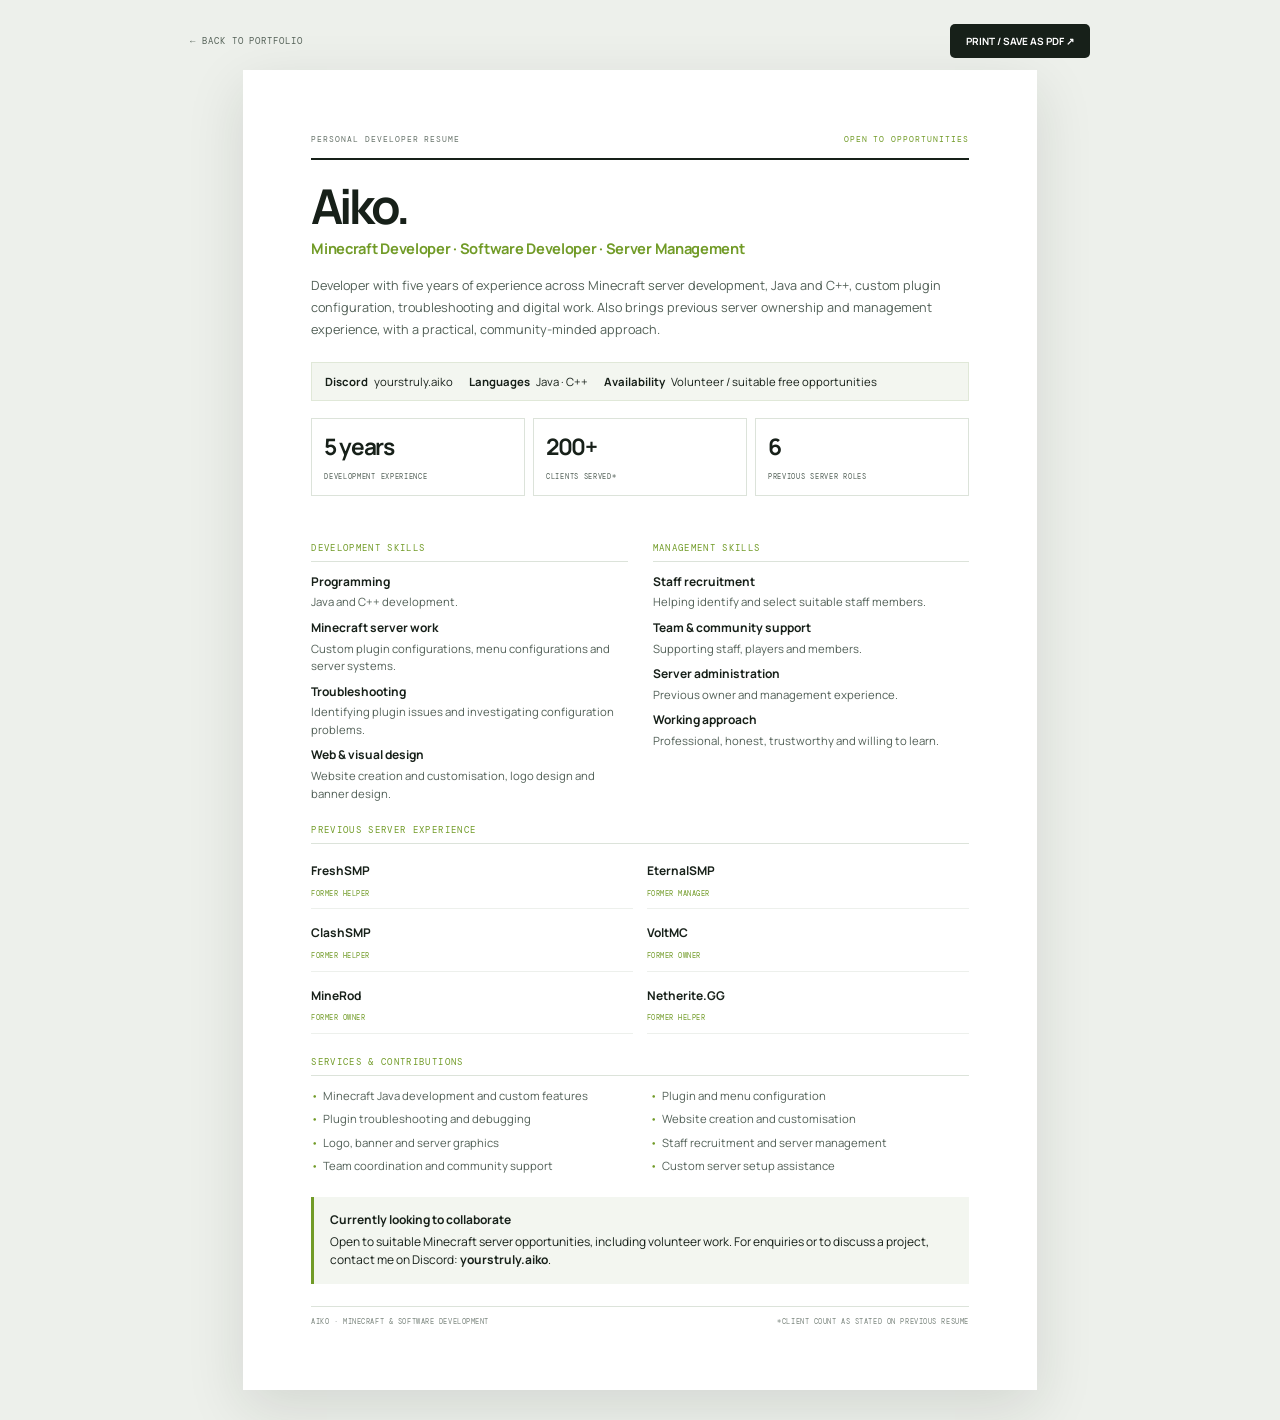
==== cv.html @ dcffd150 "Add files via upload" ====
<!doctype html>
<html lang="en">
<head>
  <meta charset="utf-8"><meta name="viewport" content="width=device-width,initial-scale=1">
  <meta name="description" content="Printable resume for Aiko, Minecraft and software developer.">
  <title>Aiko — Printable Developer CV</title>
  <link rel="icon" href="assets/favicon.svg" type="image/svg+xml">
  <link rel="preconnect" href="https://fonts.googleapis.com"><link rel="preconnect" href="https://fonts.gstatic.com" crossorigin>
  <link href="https://fonts.googleapis.com/css2?family=DM+Mono:wght@400;500&family=Manrope:wght@400;500;600;700;800&display=swap" rel="stylesheet">
  <style>
    :root{--ink:#172019;--muted:#526057;--line:#dce3da;--accent:#719b27;--paper:#fff}*{box-sizing:border-box}body{margin:0;background:#edf0eb;color:var(--ink);font:10pt/1.55 Manrope,Arial,sans-serif}.toolbar{max-width:900px;margin:24px auto 12px;display:flex;justify-content:space-between;align-items:center;color:#556258;font:9px 'DM Mono',monospace;letter-spacing:.1em}.toolbar a{color:inherit;text-decoration:none}.toolbar button{background:#172019;color:white;border:0;border-radius:5px;padding:10px 16px;font:700 10px Manrope;cursor:pointer}.page{width:210mm;min-height:297mm;margin:0 auto 30px;padding:17mm 18mm;background:var(--paper);box-shadow:0 18px 55px rgba(23,32,25,.12)}.topline{display:flex;justify-content:space-between;align-items:center;padding-bottom:14px;border-bottom:2px solid var(--ink);font:8px 'DM Mono',monospace;letter-spacing:.12em;color:#68746b}.availability{color:var(--accent)}h1{font-size:36pt;letter-spacing:-.08em;line-height:1;margin:22px 0 7px}.role{font-size:11pt;font-weight:700;color:var(--accent);letter-spacing:-.02em}.intro{max-width:650px;color:var(--muted);font-size:9.5pt;line-height:1.75;margin:15px 0 20px}.contact-strip{display:flex;align-items:center;gap:16px;flex-wrap:wrap;padding:10px 13px;background:#f3f6f0;border:1px solid #e0e8d8;font-size:8.5pt}.contact-strip strong{color:var(--ink)}.stats{display:grid;grid-template-columns:repeat(3,1fr);gap:8px;margin:17px 0 24px}.stat{border:1px solid var(--line);padding:10px 12px}.stat b{display:block;font-size:17pt;letter-spacing:-.06em}.stat span{font:7px 'DM Mono',monospace;letter-spacing:.1em;color:var(--muted)}.section{margin-top:22px}.section h2{font:9px 'DM Mono',monospace;letter-spacing:.15em;color:var(--accent);padding-bottom:7px;border-bottom:1px solid var(--line);margin:0 0 11px}.two-col{display:grid;grid-template-columns:1fr 1fr;gap:25px}.skills{display:grid;gap:8px}.skill-line{font-size:8.5pt;color:var(--muted)}.skill-line strong{color:var(--ink);display:block;font-size:9pt;margin-bottom:2px}.role-grid{display:grid;grid-template-columns:1fr 1fr;gap:8px 14px}.role-entry{padding:7px 0;border-bottom:1px solid #edf0ec}.role-entry b{display:block;font-size:9pt}.role-entry span{font:7px 'DM Mono',monospace;letter-spacing:.07em;color:var(--accent)}.service-list{display:grid;grid-template-columns:1fr 1fr;gap:6px 20px;margin:0;padding:0;list-style:none}.service-list li{font-size:8.5pt;color:var(--muted);padding-left:12px;position:relative}.service-list li::before{content:'•';position:absolute;left:0;color:var(--accent)}.closing{margin-top:22px;padding:14px 16px;background:#f3f6f0;border-left:3px solid var(--accent);font-size:9pt}.closing strong{display:block;margin-bottom:3px}.foot{display:flex;justify-content:space-between;margin-top:22px;padding-top:10px;border-top:1px solid var(--line);font:7px 'DM Mono',monospace;letter-spacing:.08em;color:#7b867e}
    @media(max-width:850px){.page{width:calc(100% - 24px);min-height:0;padding:28px 22px}.toolbar{margin:14px 12px}.two-col{gap:18px}}
    @media print{@page{size:A4;margin:0}body{background:#fff}.toolbar{display:none}.page{width:210mm;min-height:297mm;margin:0;box-shadow:none;padding:15mm 17mm;page-break-after:avoid}.section{break-inside:avoid}.role-entry,.stat{break-inside:avoid}}
  </style>
</head>
<body>
  <div class="toolbar"><a href="index.html">← BACK TO PORTFOLIO</a><button type="button" onclick="window.print()">PRINT / SAVE AS PDF ↗</button></div>
  <main class="page">
    <div class="topline"><span>PERSONAL DEVELOPER RESUME</span><span class="availability">OPEN TO OPPORTUNITIES</span></div>
    <h1>Aiko.</h1>
    <div class="role">Minecraft Developer · Software Developer · Server Management</div>
    <p class="intro">Developer with five years of experience across Minecraft server development, Java and C++, custom plugin configuration, troubleshooting and digital work. Also brings previous server ownership and management experience, with a practical, community-minded approach.</p>
    <div class="contact-strip"><span><strong>Discord</strong> &nbsp; yourstruly.aiko</span><span><strong>Languages</strong> &nbsp; Java · C++</span><span><strong>Availability</strong> &nbsp; Volunteer / suitable free opportunities</span></div>
    <div class="stats"><div class="stat"><b>5 years</b><span>DEVELOPMENT EXPERIENCE</span></div><div class="stat"><b>200+</b><span>CLIENTS SERVED*</span></div><div class="stat"><b>6</b><span>PREVIOUS SERVER ROLES</span></div></div>
    <div class="two-col">
      <section class="section"><h2>DEVELOPMENT SKILLS</h2><div class="skills">
        <div class="skill-line"><strong>Programming</strong>Java and C++ development.</div>
        <div class="skill-line"><strong>Minecraft server work</strong>Custom plugin configurations, menu configurations and server systems.</div>
        <div class="skill-line"><strong>Troubleshooting</strong>Identifying plugin issues and investigating configuration problems.</div>
        <div class="skill-line"><strong>Web & visual design</strong>Website creation and customisation, logo design and banner design.</div>
      </div></section>
      <section class="section"><h2>MANAGEMENT SKILLS</h2><div class="skills">
        <div class="skill-line"><strong>Staff recruitment</strong>Helping identify and select suitable staff members.</div>
        <div class="skill-line"><strong>Team & community support</strong>Supporting staff, players and members.</div>
        <div class="skill-line"><strong>Server administration</strong>Previous owner and management experience.</div>
        <div class="skill-line"><strong>Working approach</strong>Professional, honest, trustworthy and willing to learn.</div>
      </div></section>
    </div>
    <section class="section"><h2>PREVIOUS SERVER EXPERIENCE</h2><div class="role-grid">
      <div class="role-entry"><b>FreshSMP</b><span>FORMER HELPER</span></div>
      <div class="role-entry"><b>EternalSMP</b><span>FORMER MANAGER</span></div>
      <div class="role-entry"><b>ClashSMP</b><span>FORMER HELPER</span></div>
      <div class="role-entry"><b>VoltMC</b><span>FORMER OWNER</span></div>
      <div class="role-entry"><b>MineRod</b><span>FORMER OWNER</span></div>
      <div class="role-entry"><b>Netherite.GG</b><span>FORMER HELPER</span></div>
    </div></section>
    <section class="section"><h2>SERVICES & CONTRIBUTIONS</h2><ul class="service-list">
      <li>Minecraft Java development and custom features</li><li>Plugin and menu configuration</li>
      <li>Plugin troubleshooting and debugging</li><li>Website creation and customisation</li>
      <li>Logo, banner and server graphics</li><li>Staff recruitment and server management</li>
      <li>Team coordination and community support</li><li>Custom server setup assistance</li>
    </ul></section>
    <div class="closing"><strong>Currently looking to collaborate</strong>Open to suitable Minecraft server opportunities, including volunteer work. For enquiries or to discuss a project, contact me on Discord: <b>yourstruly.aiko</b>.</div>
    <div class="foot"><span>AIKO · MINECRAFT & SOFTWARE DEVELOPMENT</span><span>*CLIENT COUNT AS STATED ON PREVIOUS RESUME</span></div>
  </main>
</body>
</html>
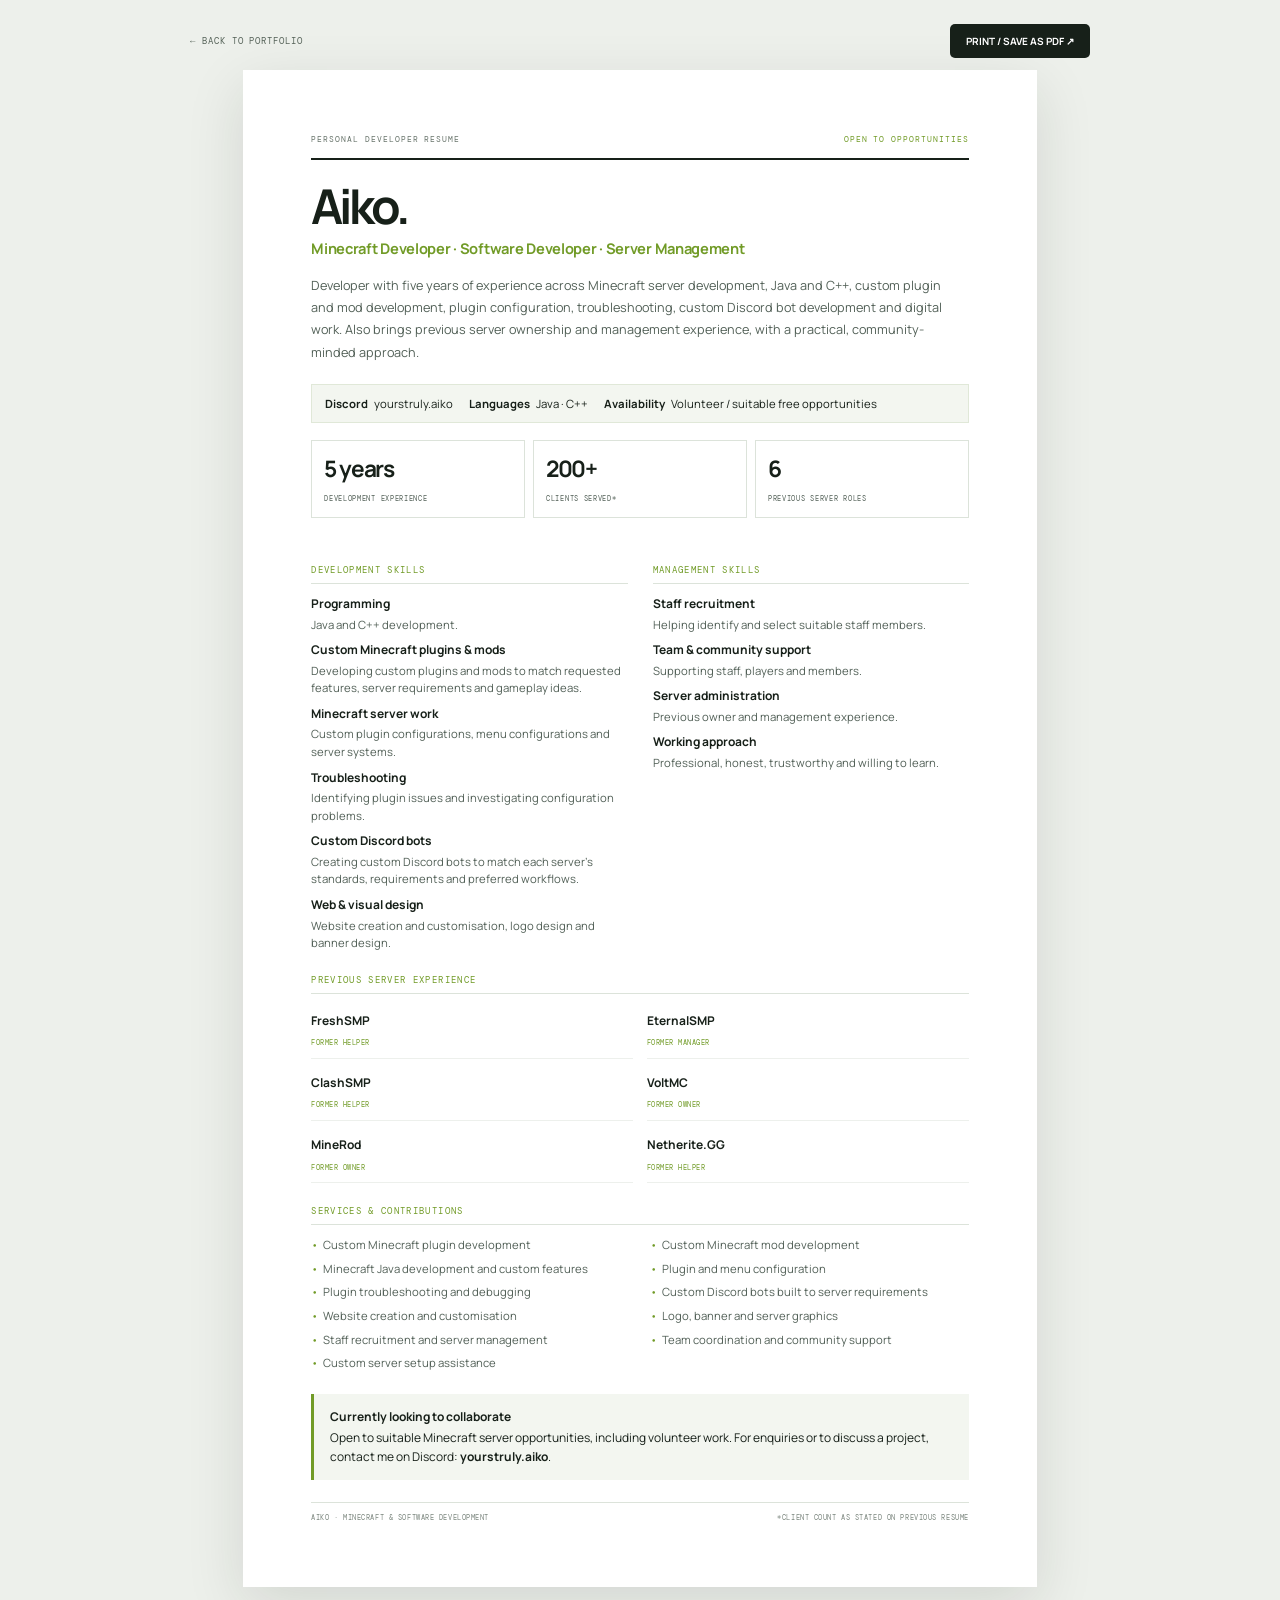
==== commit deed1129: "Update Aiko portfolio with custom Minecraft plugins, mods and Discord bots" ====
--- a/cv.html
+++ b/cv.html
@@ -19,14 +19,16 @@
     <div class="topline"><span>PERSONAL DEVELOPER RESUME</span><span class="availability">OPEN TO OPPORTUNITIES</span></div>
     <h1>Aiko.</h1>
     <div class="role">Minecraft Developer · Software Developer · Server Management</div>
-    <p class="intro">Developer with five years of experience across Minecraft server development, Java and C++, custom plugin configuration, troubleshooting and digital work. Also brings previous server ownership and management experience, with a practical, community-minded approach.</p>
+    <p class="intro">Developer with five years of experience across Minecraft server development, Java and C++, custom plugin and mod development, plugin configuration, troubleshooting, custom Discord bot development and digital work. Also brings previous server ownership and management experience, with a practical, community-minded approach.</p>
     <div class="contact-strip"><span><strong>Discord</strong> &nbsp; yourstruly.aiko</span><span><strong>Languages</strong> &nbsp; Java · C++</span><span><strong>Availability</strong> &nbsp; Volunteer / suitable free opportunities</span></div>
     <div class="stats"><div class="stat"><b>5 years</b><span>DEVELOPMENT EXPERIENCE</span></div><div class="stat"><b>200+</b><span>CLIENTS SERVED*</span></div><div class="stat"><b>6</b><span>PREVIOUS SERVER ROLES</span></div></div>
     <div class="two-col">
       <section class="section"><h2>DEVELOPMENT SKILLS</h2><div class="skills">
         <div class="skill-line"><strong>Programming</strong>Java and C++ development.</div>
+        <div class="skill-line"><strong>Custom Minecraft plugins & mods</strong>Developing custom plugins and mods to match requested features, server requirements and gameplay ideas.</div>
         <div class="skill-line"><strong>Minecraft server work</strong>Custom plugin configurations, menu configurations and server systems.</div>
         <div class="skill-line"><strong>Troubleshooting</strong>Identifying plugin issues and investigating configuration problems.</div>
+        <div class="skill-line"><strong>Custom Discord bots</strong>Creating custom Discord bots to match each server's standards, requirements and preferred workflows.</div>
         <div class="skill-line"><strong>Web & visual design</strong>Website creation and customisation, logo design and banner design.</div>
       </div></section>
       <section class="section"><h2>MANAGEMENT SKILLS</h2><div class="skills">
@@ -45,8 +47,10 @@
       <div class="role-entry"><b>Netherite.GG</b><span>FORMER HELPER</span></div>
     </div></section>
     <section class="section"><h2>SERVICES & CONTRIBUTIONS</h2><ul class="service-list">
+      <li>Custom Minecraft plugin development</li><li>Custom Minecraft mod development</li>
       <li>Minecraft Java development and custom features</li><li>Plugin and menu configuration</li>
-      <li>Plugin troubleshooting and debugging</li><li>Website creation and customisation</li>
+      <li>Plugin troubleshooting and debugging</li><li>Custom Discord bots built to server requirements</li>
+      <li>Website creation and customisation</li>
       <li>Logo, banner and server graphics</li><li>Staff recruitment and server management</li>
       <li>Team coordination and community support</li><li>Custom server setup assistance</li>
     </ul></section>
